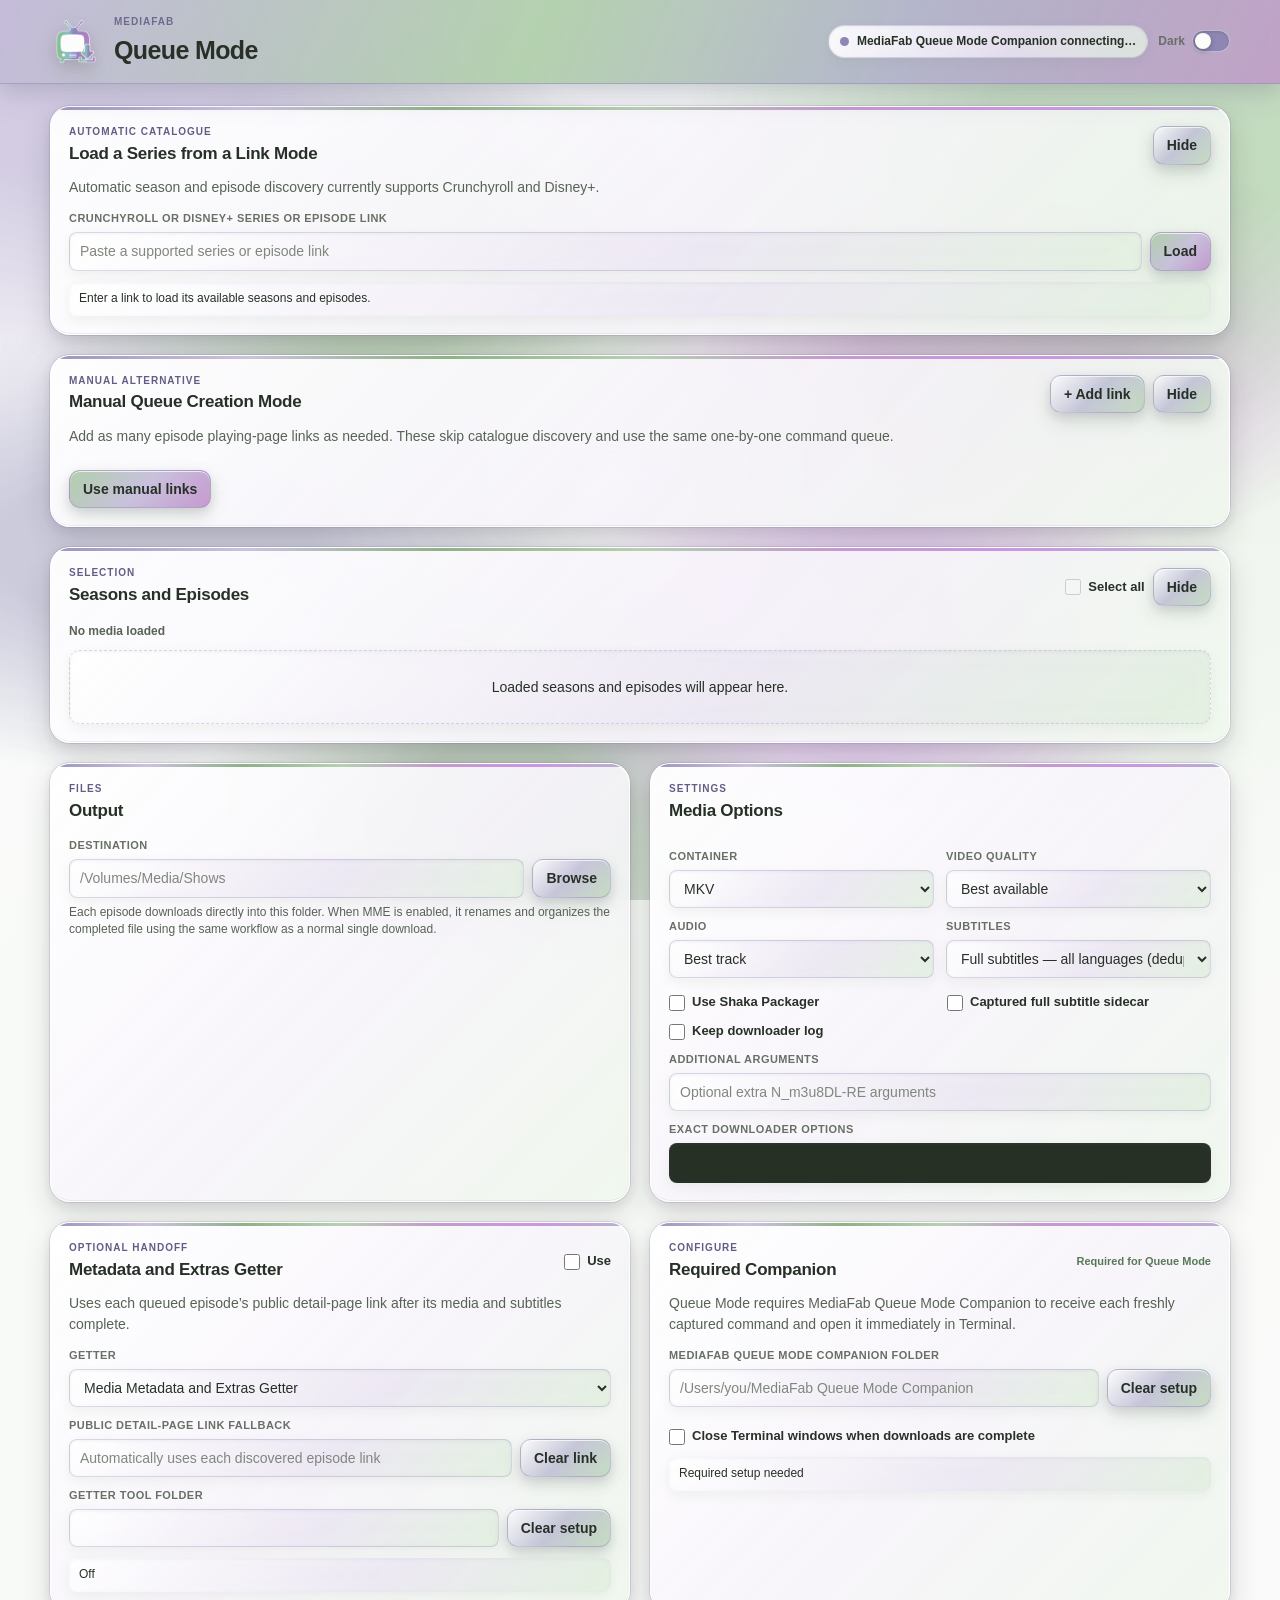
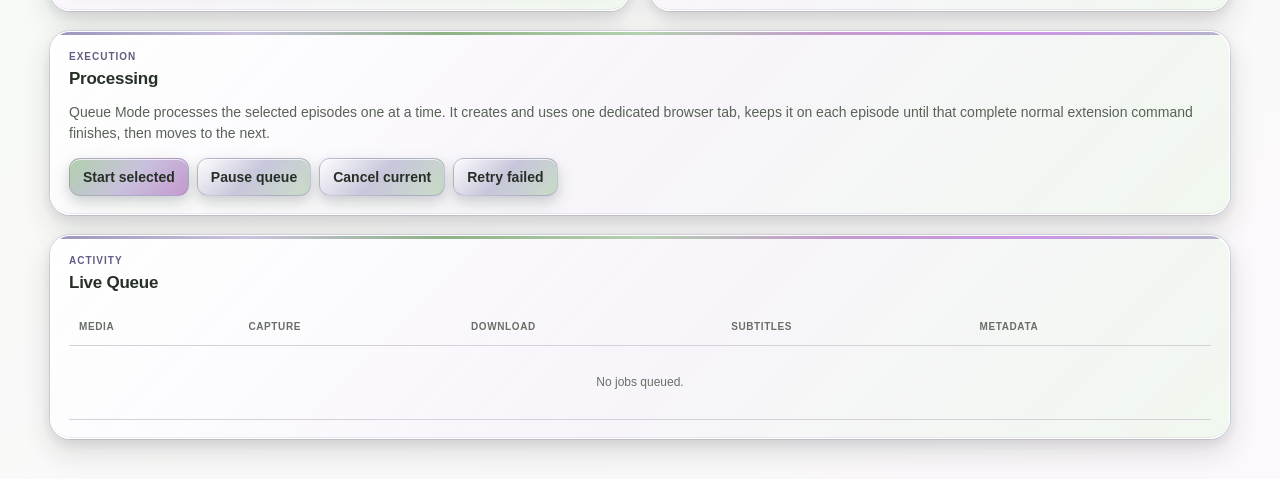
==== multi-mode/index.html @ 913a8ef0 "Initial MediaFab project release" ====
<!DOCTYPE html>
<html lang="en">
<head>
    <meta charset="utf-8">
    <meta name="viewport" content="width=device-width, initial-scale=1">
    <title>MediaFab Queue Mode</title>
    <link rel="icon" type="image/png" sizes="32x32" href="../images/mediafab-favicon-green-lavender-light-32.png?v=12">
    <link rel="stylesheet" href="mediafab-queue-theme.css?v=15">
    <script type="module" src="multi-mode.js" defer></script>
</head>
<body>
    <header class="page-header">
        <div class="brand">
            <img src="../images/mediafab-icon-green-lavender-light-128.png" alt="" width="52" height="52">
            <div><p class="eyebrow">MediaFab</p><h1>Queue Mode</h1></div>
        </div>
        <div class="header-actions">
            <div id="companion-status" class="connection-status is-connecting"><span></span> MediaFab Queue Mode Companion connecting…</div>
            <label class="theme-control" for="darkModeToggle">
                <span>Dark</span>
                <span class="switch">
                    <input type="checkbox" id="darkModeToggle">
                    <span class="slider"></span>
                </span>
            </label>
        </div>
    </header>

    <main>
        <section class="card load-card collapsible-card" data-queue-collapsible="series-link">
            <div class="section-heading">
                <div><p class="eyebrow">Automatic Catalogue</p><h2>Load a Series from a Link Mode</h2></div>
                <button type="button" class="collapse-toggle secondary" aria-expanded="true">Hide</button>
            </div>
            <div class="collapsible-content">
                <p class="section-description">Automatic season and episode discovery currently supports Crunchyroll and Disney+.</p>
                <label for="source-link">Crunchyroll or Disney+ series or episode link</label>
                <div class="input-button-row">
                    <input id="source-link" type="url" placeholder="Paste a supported series or episode link" autocomplete="off">
                    <button id="load-link" type="button">Load</button>
                </div>
                <p id="load-status" class="status-line">Enter a link to load its available seasons and episodes.</p>
            </div>
        </section>

        <section class="card load-card collapsible-card" data-queue-collapsible="episode-links">
            <div class="section-heading">
                <div><p class="eyebrow">Manual Alternative</p><h2>Manual Queue Creation Mode</h2></div>
                <div class="section-actions">
                    <button id="add-manual-link" type="button" class="secondary">+ Add link</button>
                    <button type="button" class="collapse-toggle secondary" aria-expanded="true">Hide</button>
                </div>
            </div>
            <div class="collapsible-content">
                <p class="section-description">Add as many episode playing-page links as needed. These skip catalogue discovery and use the same one-by-one command queue.</p>
                <div id="manual-link-list" class="manual-link-list"></div>
                <button id="use-manual-links" type="button">Use manual links</button>
            </div>
        </section>

        <section class="card catalogue-card collapsible-card" data-queue-collapsible="catalogue">
            <div class="section-heading">
                <div><p class="eyebrow">Selection</p><h2>Seasons and Episodes</h2></div>
                <div class="section-actions">
                    <label class="check-control"><input id="select-all" type="checkbox" disabled> Select all</label>
                    <button type="button" class="collapse-toggle secondary" aria-expanded="true">Hide</button>
                </div>
            </div>
            <div class="collapsible-content">
                <div id="catalogue-summary" class="summary-line">No media loaded</div>
                <div id="catalogue" class="catalogue-empty">Loaded seasons and episodes will appear here.</div>
            </div>
        </section>

        <section class="card output-card">
            <div class="section-heading"><div><p class="eyebrow">Files</p><h2>Output</h2></div></div>
            <label for="destination">Destination</label>
            <div class="input-button-row">
                <input id="destination" type="text" placeholder="/Volumes/Media/Shows">
                <button id="browse-destination" type="button" class="secondary">Browse</button>
            </div>
            <p class="field-help">Each episode downloads directly into this folder. When MME is enabled, it renames and organizes the completed file using the same workflow as a normal single download.</p>
        </section>

        <section class="card media-options-card">
            <div class="section-heading"><div><p class="eyebrow">Settings</p><h2>Media Options</h2></div></div>
            <div class="option-grid">
                <div><label for="container">Container</label><select id="container"><option value="mkv">MKV</option><option value="mp4">MP4</option></select></div>
                <div><label for="video-mode">Video quality</label><select id="video-mode"><option value="best">Best available</option><option value="2160">Best 2160p / 3840-wide</option><option value="1080">Best 1080p / 1920-wide</option><option value="720">Best 720p / 1280-wide</option></select></div>
                <div><label for="audio-mode">Audio</label><select id="audio-mode"><option value="best">Best track</option><option value="all">All tracks</option><option value="none">None</option></select></div>
                <div><label for="subtitle-mode">Subtitles</label><select id="subtitle-mode"><option value="all">Full subtitles — all languages (deduplicated)</option><option value="english">English full subtitles only</option><option value="best">Best available full track</option><option value="none">None</option></select></div>
            </div>
            <div class="check-grid">
                <label class="check-control"><input id="use-shaka-packager" type="checkbox"> Use Shaka Packager</label>
                <label class="check-control"><input id="external-subtitles" type="checkbox"> Captured full subtitle sidecar</label>
                <label class="check-control"><input id="keep-downloader-log" type="checkbox"> Keep downloader log</label>
            </div>
            <label for="additional-arguments">Additional arguments</label>
            <input id="additional-arguments" type="text" placeholder="Optional extra N_m3u8DL-RE arguments">
            <label for="argument-preview">Exact downloader options</label>
            <output id="argument-preview" class="code-preview"></output>
        </section>

        <section class="card metadata-card">
            <div class="section-heading">
                <div><p class="eyebrow">Optional Handoff</p><h2>Metadata and Extras Getter</h2></div>
                <label class="check-control"><input id="metadata-enabled" type="checkbox"> Use</label>
            </div>
            <p id="metadata-description" class="section-description">Uses each queued episode’s public detail-page link after its media and subtitles complete.</p>
            <label for="metadata-getter">Getter</label>
            <select id="metadata-getter"><option value="mme">Media Metadata and Extras Getter</option><option value="lpmaeg">Live Performance Metadata and Extras Getter</option></select>
            <label for="metadata-detail-link">Public detail-page link fallback</label>
            <div class="input-button-row">
                <input id="metadata-detail-link" type="url" placeholder="Automatically uses each discovered episode link">
                <button id="clear-metadata-link" type="button" class="secondary">Clear link</button>
            </div>
            <label for="metadata-project-folder">Getter Tool Folder</label>
            <div class="input-button-row">
                <input id="metadata-project-folder" type="text">
                <button id="clear-metadata-setup" type="button" class="secondary">Clear setup</button>
            </div>
            <p id="metadata-status" class="status-line">Off</p>
        </section>

        <section class="card companion-card">
            <div class="section-heading">
                <div><p class="eyebrow">Configure</p><h2>Required Companion</h2></div>
                <span class="requirement-note">Required for Queue Mode</span>
            </div>
            <p class="section-description">Queue Mode requires MediaFab Queue Mode Companion to receive each freshly captured command and open it immediately in Terminal.</p>
            <label for="mediafab-companion-project-folder">MediaFab Queue Mode Companion Folder</label>
            <div class="input-button-row">
                <input id="mediafab-companion-project-folder" type="text" placeholder="/Users/you/MediaFab Queue Mode Companion">
                <button id="clear-mediafab-companion-setup" type="button" class="secondary">Clear setup</button>
            </div>
            <label class="check-control companion-close-control"><input id="close-terminal-on-complete" type="checkbox"> Close Terminal windows when downloads are complete</label>
            <p id="mediafab-companion-config-status" class="status-line">Required setup needed</p>
        </section>

        <section class="card processing-card">
            <div class="section-heading"><div><p class="eyebrow">Execution</p><h2>Processing</h2></div></div>
            <p class="section-description">Queue Mode processes the selected episodes one at a time. It creates and uses one dedicated browser tab, keeps it on each episode until that complete normal extension command finishes, then moves to the next.</p>
            <div class="button-row">
                <button id="start-selected" type="button">Start selected</button>
                <button id="pause-queue" type="button" class="secondary">Pause queue</button>
                <button id="cancel-current" type="button" class="secondary">Cancel current</button>
                <button id="retry-failed" type="button" class="secondary">Retry failed</button>
            </div>
        </section>

        <section class="card queue-card">
            <div class="section-heading"><div><p class="eyebrow">Activity</p><h2>Live Queue</h2></div></div>
            <div class="queue-table-wrap">
                <table>
                    <thead><tr><th>Media</th><th>Capture</th><th>Download</th><th>Subtitles</th><th>Metadata</th></tr></thead>
                    <tbody id="queue-body"><tr><td colspan="5" class="empty-cell">No jobs queued.</td></tr></tbody>
                </table>
            </div>
        </section>
    </main>
</body>
</html>
---- multi-mode/mediafab-queue-theme.css ----
:root {
    color-scheme: light;
    --page: #f2f1f3;
    --surface: #fcfcfa;
    --surface-muted: #f1f0f3;
    --text: #283028;
    --muted: #687066;
    --line: #d5d1d8;
    --accent: #587958;
    --accent-strong: #466344;
    --accent-soft: #e3ece0;
    --lavender: #8e87b4;
    --lavender-strong: #70698f;
    --lavender-soft: #eeeaf4;
    --sage: #7ea874;
    --sage-soft: #edf4ea;
    --orchid: #be8cc9;
    --orchid-bright: #c588e1;
    --orchid-soft: #f6edf7;
    --periwinkle: #abaac8;
    --lavender-pale: #c3bad9;
    --success: #54724a;
    --success-soft: #e3ece0;
    --success-border: #abcca5;
    --warning: #70698f;
    --warning-soft: #eeeaf4;
    --danger: #8c506e;
    --danger-soft: #f4e7ed;
    --danger-border: #d9adc1;
    --button-text: #ffffff;
    --placeholder: #80877e;
    --focus-ring: rgba(142, 135, 180, 0.24);
    --page-background: radial-gradient(circle at 10% 0, rgba(195, 186, 217, 0.30), transparent 34%), radial-gradient(circle at 94% 18%, rgba(171, 204, 165, 0.28), transparent 32%), var(--page);
    --header-background: linear-gradient(105deg, rgba(233, 227, 240, 0.97), rgba(228, 238, 224, 0.97) 52%, rgba(241, 231, 243, 0.97));
    --episode-hover: #f0f5ed;
    --code-background: #263025;
    --code-text: #e1eadf;
    --surface-gradient: linear-gradient(145deg, rgba(255, 255, 253, 0.98), rgba(246, 242, 249, 0.94) 54%, rgba(239, 247, 236, 0.94));
    --sage-surface-gradient: linear-gradient(145deg, rgba(255, 255, 253, 0.98), rgba(237, 244, 234, 0.9) 58%, rgba(195, 186, 217, 0.3));
    --orchid-surface-gradient: linear-gradient(145deg, rgba(255, 255, 253, 0.98), rgba(246, 237, 247, 0.9) 58%, rgba(171, 204, 165, 0.32));
    --control-gradient: linear-gradient(135deg, rgba(241, 240, 243, 0.96), rgba(238, 234, 244, 0.82));
    --button-gradient: linear-gradient(135deg, #54724a, #7ea874);
    --lavender-button-gradient: linear-gradient(135deg, #8e87b4, #be8cc9);
    --orchid-button-gradient: linear-gradient(135deg, #be8cc9, #c588e1);
    --shadow: 0 16px 36px rgba(84, 114, 74, 0.1), 0 4px 14px rgba(142, 135, 180, 0.11);
}

* { box-sizing: border-box; }
body {
    min-width: 880px;
    margin: 0;
    color: var(--text);
    background: var(--page-background);
    font: 14px/1.45 -apple-system, BlinkMacSystemFont, "Segoe UI", sans-serif;
}
button, input, select { font: inherit; }

.page-header {
    position: sticky;
    z-index: 10;
    top: 0;
    display: flex;
    align-items: center;
    justify-content: space-between;
    min-height: 84px;
    padding: 14px max(24px, calc((100vw - 1180px) / 2));
    background: var(--header-background);
    border-bottom: 1px solid var(--line);
    backdrop-filter: blur(12px);
    box-shadow: 0 8px 26px rgba(142, 135, 180, 0.11);
}
.brand, .header-actions, .theme-control, .section-heading, .section-actions, .input-button-row, .button-row, .check-control { display: flex; align-items: center; }
.brand { gap: 12px; }
.brand img { width: 52px; height: 52px; filter: drop-shadow(0 5px 7px rgba(84, 114, 74, 0.16)); }
h1, h2, p { margin-top: 0; }
h1 { margin-bottom: 0; font-size: 25px; letter-spacing: -0.025em; }
h2 { margin-bottom: 0; font-size: 17px; letter-spacing: -0.015em; }
.eyebrow { margin-bottom: 2px; color: var(--lavender-strong); font-size: 10px; font-weight: 800; letter-spacing: 0.1em; text-transform: uppercase; }
.header-actions { gap: 10px; }
.theme-control { gap: 7px; margin: 0; color: var(--muted); font-size: 12px; font-weight: 700; letter-spacing: 0; text-transform: none; }
.switch { position: relative; display: inline-block; width: 38px; height: 22px; }
.switch input { width: 0; height: 0; opacity: 0; }
.slider { position: absolute; inset: 0; cursor: pointer; background: var(--lavender); border: 1px solid rgba(255, 255, 255, 0.42); border-radius: 999px; box-shadow: inset 0 1px 3px rgba(42, 48, 40, 0.2); transition: background-color 160ms ease; }
.slider::before { position: absolute; bottom: 2px; left: 2px; width: 16px; height: 16px; content: ""; background: var(--surface); border-radius: 50%; box-shadow: 0 2px 5px rgba(12, 28, 20, 0.3); transition: transform 160ms ease; }
.switch input:checked + .slider { background: var(--accent); }
.switch input:checked + .slider::before { transform: translateX(16px); }

.connection-status { display: flex; align-items: center; gap: 8px; padding: 7px 11px; color: var(--muted); background: var(--control-gradient); border: 1px solid var(--line); border-radius: 999px; box-shadow: 0 4px 12px rgba(142, 135, 180, 0.09); font-size: 12px; font-weight: 700; }
.connection-status span { width: 9px; height: 9px; background: var(--lavender); border-radius: 50%; }
.connection-status.is-ready { color: var(--success); background: var(--success-soft); border-color: var(--success-border); }
.connection-status.is-ready span { background: var(--success); }
.connection-status.is-error { color: var(--danger); background: var(--danger-soft); border-color: var(--danger-border); }
.connection-status.is-error span { background: var(--danger); }

main { display: grid; grid-template-columns: repeat(12, minmax(0, 1fr)); gap: 16px; width: min(1180px, calc(100% - 48px)); margin: 22px auto 40px; }
.card { grid-column: span 6; padding: 18px; background: var(--surface-gradient); border: 1px solid var(--line); border-top: 3px solid var(--periwinkle); border-radius: 14px; box-shadow: var(--shadow); }
.load-card, .catalogue-card, .processing-card, .queue-card { grid-column: 1 / -1; }
[data-queue-collapsible="series-link"], .output-card, .companion-card, .queue-card { border-top-color: var(--sage); }
[data-queue-collapsible="episode-links"], .media-options-card, .processing-card { border-top-color: var(--orchid); }
.catalogue-card, .metadata-card { border-top-color: var(--lavender); }
[data-queue-collapsible="series-link"], .output-card, .companion-card, .queue-card { background: var(--sage-surface-gradient); }
[data-queue-collapsible="episode-links"], .media-options-card, .processing-card { background: var(--orchid-surface-gradient); }
.section-heading { justify-content: space-between; gap: 16px; margin-bottom: 15px; }
.section-actions { gap: 8px; }
.requirement-note { color: var(--accent); font-size: 11px; font-weight: 800; }
.check-control.companion-close-control { margin-top: 20px; }
.collapsible-card.is-collapsed .section-heading { margin-bottom: 0; }
.collapsible-card.is-collapsed .collapsible-content { display: none; }
.section-description { margin: -4px 0 14px; color: var(--muted); }

label { display: block; margin: 11px 0 5px; color: var(--muted); font-size: 11px; font-weight: 760; letter-spacing: 0.04em; text-transform: uppercase; }
input[type="text"], input[type="url"], input[type="number"], select {
    width: 100%;
    min-width: 0;
    min-height: 38px;
    padding: 8px 10px;
    color: var(--text);
    background: var(--control-gradient);
    border: 1px solid var(--line);
    border-radius: 8px;
    outline: none;
}
input:focus, select:focus { border-color: var(--lavender); box-shadow: 0 0 0 3px var(--focus-ring); }
input::placeholder { color: var(--placeholder); }
button { min-height: 38px; padding: 8px 13px; color: var(--button-text); cursor: pointer; background: var(--button-gradient); border: 1px solid var(--accent); border-radius: 8px; box-shadow: 0 4px 10px rgba(84, 114, 74, 0.12); font-weight: 750; }
button:hover { background: var(--accent-strong); border-color: var(--accent-strong); }
button:disabled { opacity: 0.48; cursor: not-allowed; }
button.secondary { color: var(--text); background: var(--control-gradient); border-color: var(--line); box-shadow: none; }
button.secondary:hover { background: var(--lavender-soft); border-color: var(--lavender); }
#use-manual-links { color: #ffffff; background: var(--orchid-button-gradient); border-color: var(--orchid); }
#use-manual-links:hover { background: var(--lavender-strong); border-color: var(--lavender-strong); }
#start-selected { background: var(--lavender-button-gradient); border-color: var(--lavender); }
#start-selected:hover { background: var(--lavender-strong); border-color: var(--lavender-strong); }
.input-button-row { align-items: stretch; gap: 8px; }
.input-button-row input { flex: 1 1 auto; }
.input-button-row button { flex: 0 0 auto; white-space: nowrap; }
.button-row { flex-wrap: wrap; gap: 8px; margin-top: 15px; }
.manual-link-section { margin-top: 22px; padding-top: 18px; border-top: 1px solid var(--line); }
.manual-link-section .section-heading { margin-bottom: 10px; }
.manual-link-list { display: grid; gap: 8px; margin-bottom: 10px; }
.manual-link-row { display: flex; align-items: stretch; gap: 8px; }
.manual-link-row input { flex: 1 1 auto; }
.manual-link-row button { flex: 0 0 auto; }

.option-grid { display: grid; grid-template-columns: repeat(2, minmax(0, 1fr)); gap: 0 12px; }
.check-grid { display: grid; grid-template-columns: repeat(2, minmax(0, 1fr)); gap: 10px 14px; margin-top: 15px; }
.check-control { gap: 7px; margin: 0; color: var(--text); cursor: pointer; font-size: 13px; letter-spacing: 0; text-transform: none; }
.check-control input { width: 16px; height: 16px; margin: 0; accent-color: var(--accent); }
.field-help, .summary-line, .status-line { color: var(--muted); font-size: 12px; }
.field-help { margin: 6px 0 0; }
.summary-line { margin-bottom: 10px; font-weight: 700; }
.status-line { min-height: 34px; margin: 11px 0 0; padding: 8px 10px; background: var(--surface-muted); border-radius: 8px; }
.status-line.is-ready { color: var(--success); background: var(--success-soft); }
.status-line.is-warning { color: var(--warning); background: var(--warning-soft); }
.status-line.is-error { color: var(--danger); background: var(--danger-soft); }
.code-preview { display: block; min-height: 40px; padding: 10px; overflow-wrap: anywhere; color: var(--code-text); background: var(--code-background); border-radius: 8px; font: 12px/1.5 ui-monospace, SFMono-Regular, Menlo, monospace; }

.catalogue-empty { padding: 26px; color: var(--muted); background: var(--surface-muted); border: 1px dashed var(--line); border-radius: 10px; text-align: center; }
.series-overview { margin: 4px 0 16px; padding: 14px; background: var(--glass-control); border: 1px solid rgba(142, 135, 180, 0.28); border-radius: 14px; box-shadow: inset 0 1px 0 rgba(255, 255, 255, 0.44); text-align: left; }
.series-overview.has-poster { display: grid; grid-template-columns: 132px minmax(0, 1fr); gap: 18px; align-items: start; justify-items: start; }
.series-poster { width: 132px; aspect-ratio: 2 / 3; object-fit: cover; background: var(--surface-muted); border-radius: 11px; box-shadow: 0 9px 20px rgba(42, 48, 40, 0.2); }
.series-overview-copy { align-self: start; width: 100%; min-width: 0; text-align: left; }
.series-overview h3 { margin: 0 0 7px; font-size: 21px; line-height: 1.15; }
.series-facts { margin: 0 0 10px; color: var(--glass-eyebrow); font-size: 12px; font-weight: 750; }
.series-description { max-width: 78ch; margin: 0; color: var(--glass-muted); font-size: 13px; line-height: 1.5; }
.season { margin-top: 10px; overflow: hidden; border: 1px solid var(--line); border-radius: 10px; }
.season-header { display: flex; align-items: center; justify-content: space-between; padding: 10px 12px; background: var(--surface-muted); }
.season-header .check-control { font-weight: 800; }
.season-count { color: var(--muted); font-size: 12px; }
.episode-row { display: grid; grid-template-columns: 30px 72px minmax(180px, 1fr) minmax(200px, 1.2fr); align-items: center; gap: 10px; padding: 9px 12px; border-top: 1px solid var(--line); }
.episode-row.has-thumbnail { grid-template-columns: 30px 112px 72px minmax(180px, 1fr) minmax(180px, 1.1fr); }
.episode-row:hover { background: var(--episode-hover); }
.episode-thumbnail, .episode-thumbnail-placeholder { display: block; width: 112px; aspect-ratio: 16 / 9; object-fit: cover; background: linear-gradient(135deg, rgba(171, 170, 200, 0.35), rgba(171, 204, 165, 0.32)); border: 1px solid rgba(142, 135, 180, 0.28); border-radius: 8px; }
.episode-number { color: var(--muted); font-size: 12px; font-weight: 750; }
.episode-title { font-weight: 700; }
.detail-link { overflow: hidden; color: var(--muted); font-size: 11px; text-overflow: ellipsis; white-space: nowrap; }

.queue-table-wrap { overflow-x: auto; }
table { width: 100%; border-collapse: collapse; }
th, td { padding: 10px; border-bottom: 1px solid var(--line); text-align: left; }
th { color: var(--muted); font-size: 10px; letter-spacing: 0.06em; text-transform: uppercase; }
td { font-size: 12px; }
.empty-cell { padding: 28px; color: var(--muted); text-align: center; }
.queue-check { width: 16px; height: 16px; accent-color: var(--accent); }
.job-title { font-weight: 750; }
.job-subtitle { color: var(--muted); font-size: 11px; }

.dark-mode {
    color-scheme: dark;
    --page: #171a16;
    --surface: #222720;
    --surface-muted: #2b3129;
    --text: #f1eff3;
    --muted: #c3bad9;
    --line: #485147;
    --accent: #abcca5;
    --accent-strong: #c5ddbf;
    --accent-soft: #304530;
    --lavender: #be8cc9;
    --lavender-strong: #d1a4da;
    --lavender-soft: #3e3142;
    --sage: #7ea874;
    --sage-soft: #283a28;
    --orchid: #c588e1;
    --orchid-bright: #c588e1;
    --orchid-soft: #402d46;
    --periwinkle: #abaac8;
    --lavender-pale: #c3bad9;
    --success: #abcca5;
    --success-soft: #304530;
    --success-border: #587958;
    --warning: #c3bad9;
    --warning-soft: #403641;
    --danger: #c588e1;
    --danger-soft: #472f4d;
    --danger-border: #81568f;
    --button-text: #182017;
    --placeholder: #abaac8;
    --focus-ring: rgba(190, 140, 201, 0.26);
    --page-background: radial-gradient(circle at 10% 0, rgba(190, 140, 201, 0.14), transparent 34%), radial-gradient(circle at 94% 18%, rgba(126, 168, 116, 0.13), transparent 32%), var(--page);
    --header-background: linear-gradient(105deg, rgba(51, 40, 58, 0.97), rgba(38, 52, 37, 0.97) 52%, rgba(50, 45, 60, 0.97));
    --episode-hover: #2f392d;
    --code-background: #111710;
    --code-text: #dce9d9;
    --surface-gradient: linear-gradient(145deg, rgba(39, 45, 37, 0.98), rgba(48, 40, 53, 0.92) 58%, rgba(38, 52, 37, 0.94));
    --sage-surface-gradient: linear-gradient(145deg, rgba(34, 39, 32, 0.98), rgba(40, 58, 40, 0.9) 58%, rgba(62, 49, 66, 0.72));
    --orchid-surface-gradient: linear-gradient(145deg, rgba(34, 39, 32, 0.98), rgba(64, 45, 70, 0.84) 58%, rgba(48, 69, 48, 0.74));
    --control-gradient: linear-gradient(135deg, #2b3129, #37303b);
    --button-gradient: linear-gradient(135deg, #7ea874, #abcca5);
    --lavender-button-gradient: linear-gradient(135deg, #8e87b4, #c588e1);
    --orchid-button-gradient: linear-gradient(135deg, #be8cc9, #c588e1);
    --shadow: 0 18px 40px rgba(0, 0, 0, 0.28), 0 4px 14px rgba(190, 140, 201, 0.09);
}
.dark-mode #use-manual-links { color: var(--button-text); }

@media (max-width: 900px) {
    body { min-width: 0; }
    main { width: min(100% - 28px, 760px); }
    .card { grid-column: 1 / -1; }
    .page-header { padding: 14px; }
    .series-overview.has-poster { grid-template-columns: 100px minmax(0, 1fr); }
    .series-poster { width: 100px; }
    .episode-row { grid-template-columns: 30px 64px minmax(150px, 1fr); }
    .episode-row.has-thumbnail { grid-template-columns: 30px 96px 64px minmax(150px, 1fr); }
    .episode-thumbnail, .episode-thumbnail-placeholder { width: 96px; }
    .episode-row:not(.has-thumbnail) .detail-link { grid-column: 3; }
    .episode-row.has-thumbnail .detail-link { grid-column: 4; }
}

/* Vibrant green-lavender garden depth pass. */
:root {
    --page-background: radial-gradient(circle at 7% 4%, rgba(195, 186, 217, 0.2), transparent 31%), radial-gradient(circle at 94% 10%, rgba(171, 204, 165, 0.18), transparent 32%), linear-gradient(145deg, #fbfafc 0%, #f7faf6 50%, #fcf9fc 100%);
    --header-background: linear-gradient(112deg, rgba(195, 186, 217, 0.92) 0%, rgba(171, 204, 165, 0.88) 42%, rgba(171, 170, 200, 0.8) 70%, rgba(190, 140, 201, 0.72) 100%);
    --surface-gradient: linear-gradient(145deg, #ded8e7 0%, #cedfca 56%, #d2cde0 100%);
    --lavender-surface-gradient: linear-gradient(145deg, #e2d9eb 0%, #cfc4dc 58%, #c9c8da 100%);
    --sage-surface-gradient: linear-gradient(145deg, #dcebd7 0%, #c3dabe 58%, #d2cce0 100%);
    --orchid-surface-gradient: linear-gradient(145deg, #ecd8ef 0%, #d9bfdf 57%, #c7ddc2 100%);
    --control-gradient: linear-gradient(135deg, rgba(255, 255, 255, 0.95), rgba(195, 186, 217, 0.5) 64%, rgba(171, 204, 165, 0.42));
    --button-gradient: linear-gradient(135deg, #54724a 0%, #587958 45%, #7ea874 100%);
    --lavender-button-gradient: linear-gradient(135deg, #8e87b4 0%, #abaac8 45%, #be8cc9 100%);
    --orchid-button-gradient: linear-gradient(135deg, #be8cc9 0%, #c588e1 55%, #abaac8 100%);
    --shadow: 0 18px 34px rgba(33, 39, 31, 0.22), 0 7px 17px rgba(142, 135, 180, 0.2), inset 0 1px 0 rgba(255, 255, 255, 0.72);
}

.page-header { border-bottom-color: rgba(142, 135, 180, 0.52); box-shadow: 0 11px 30px rgba(142, 135, 180, 0.24), 0 5px 18px rgba(84, 114, 74, 0.16); }
.brand img { filter: drop-shadow(0 7px 9px rgba(84, 114, 74, 0.26)) drop-shadow(0 3px 6px rgba(190, 140, 201, 0.22)); }
.connection-status { border-color: rgba(142, 135, 180, 0.5); box-shadow: 0 6px 16px rgba(142, 135, 180, 0.18), 0 3px 9px rgba(84, 114, 74, 0.12); }
.card { border-width: 2px; border-color: rgba(142, 135, 180, 0.6); border-top-width: 5px; border-radius: 18px; box-shadow: var(--shadow); transition: box-shadow 160ms ease; }
.card:hover { box-shadow: 0 23px 46px rgba(84, 114, 74, 0.23), 0 10px 25px rgba(142, 135, 180, 0.22), inset 0 1px 0 rgba(255, 255, 255, 0.92); }
[data-queue-collapsible="series-link"], .output-card, .companion-card, .queue-card { border-color: rgba(126, 168, 116, 0.54); border-top-color: var(--sage); }
[data-queue-collapsible="episode-links"], .media-options-card, .processing-card { border-color: rgba(190, 140, 201, 0.5); border-top-color: var(--orchid); }
.catalogue-card, .metadata-card { background: var(--lavender-surface-gradient); border-color: rgba(171, 170, 200, 0.56); border-top-color: var(--lavender); }
[data-queue-collapsible="series-link"] .eyebrow, .output-card .eyebrow, .companion-card .eyebrow, .queue-card .eyebrow { color: var(--accent-strong); }
[data-queue-collapsible="episode-links"] .eyebrow, .media-options-card .eyebrow, .processing-card .eyebrow { color: #8c4f9b; }
input[type="text"], input[type="url"], input[type="number"], select { border-color: rgba(142, 135, 180, 0.46); box-shadow: inset 0 1px 3px rgba(84, 114, 74, 0.08); }
button { border-radius: 11px; box-shadow: 0 6px 14px rgba(84, 114, 74, 0.22), inset 0 1px 0 rgba(255, 255, 255, 0.2); transition: transform 130ms ease, box-shadow 130ms ease; }
button:hover:not(:disabled) { box-shadow: 0 8px 18px rgba(84, 114, 74, 0.27), 0 3px 8px rgba(142, 135, 180, 0.15); transform: translateY(-1px); }
button.secondary { box-shadow: 0 4px 11px rgba(142, 135, 180, 0.14), inset 0 1px 0 rgba(255, 255, 255, 0.72); }
#use-manual-links { box-shadow: 0 7px 17px rgba(190, 140, 201, 0.3); }
#start-selected { box-shadow: 0 7px 17px rgba(142, 135, 180, 0.3); }
.status-line, .catalogue-empty, .season, .code-preview { box-shadow: inset 0 1px 4px rgba(142, 135, 180, 0.1), 0 5px 13px rgba(84, 114, 74, 0.09); }

.dark-mode {
    --page-background: radial-gradient(circle at 7% 4%, rgba(190, 140, 201, 0.12), transparent 32%), radial-gradient(circle at 94% 10%, rgba(126, 168, 116, 0.11), transparent 33%), linear-gradient(145deg, #0f120e 0%, #171217 52%, #101710 100%);
    --header-background: linear-gradient(112deg, #3e3142 0%, #304530 43%, #373344 72%, #4b3151 100%);
    --surface-gradient: linear-gradient(145deg, #414b3d 0%, #5a4b60 54%, #4b6447 100%);
    --lavender-surface-gradient: linear-gradient(145deg, #48414d 0%, #685573 58%, #555469 100%);
    --sage-surface-gradient: linear-gradient(145deg, #3e493b 0%, #537553 58%, #5a4b60 100%);
    --orchid-surface-gradient: linear-gradient(145deg, #493f4a 0%, #76507f 57%, #4e704b 100%);
    --control-gradient: linear-gradient(135deg, #4a5547, #624f69 68%, #50694d);
    --shadow: 0 24px 48px rgba(0, 0, 0, 0.64), 0 8px 22px rgba(190, 140, 201, 0.23), 0 3px 14px rgba(126, 168, 116, 0.19);
}
.dark-mode .card { border-color: rgba(171, 170, 200, 0.46); }
.dark-mode [data-queue-collapsible="series-link"], .dark-mode .output-card, .dark-mode .companion-card, .dark-mode .queue-card { border-color: rgba(126, 168, 116, 0.56); border-top-color: var(--sage); }
.dark-mode [data-queue-collapsible="episode-links"], .dark-mode .media-options-card, .dark-mode .processing-card { border-color: rgba(197, 136, 225, 0.54); border-top-color: var(--orchid-bright); }
.dark-mode .catalogue-card, .dark-mode .metadata-card { border-top-color: var(--lavender); }
.dark-mode [data-queue-collapsible="episode-links"] .eyebrow, .dark-mode .media-options-card .eyebrow, .dark-mode .processing-card .eyebrow { color: var(--orchid-bright); }

/* Dimensional button color families. */
button {
    background: linear-gradient(135deg, #54724a 0%, #7ea874 58%, #abcca5 100%);
    border-color: #587958;
    box-shadow: 0 8px 17px rgba(84, 114, 74, 0.3), 0 3px 8px rgba(142, 135, 180, 0.15), inset 0 1px 0 rgba(255, 255, 255, 0.42);
}
button:hover:not(:disabled) {
    background: linear-gradient(135deg, #587958 0%, #8fb487 56%, #c0dcb9 100%);
    border-color: #54724a;
    box-shadow: 0 10px 21px rgba(84, 114, 74, 0.34), 0 4px 10px rgba(142, 135, 180, 0.18), inset 0 1px 0 rgba(255, 255, 255, 0.52);
}
button.secondary {
    color: var(--text);
    background: linear-gradient(135deg, #eee8f4 0%, #d8cfe5 46%, #d3e5ce 100%);
    border-color: #abaac8;
    box-shadow: 0 7px 15px rgba(142, 135, 180, 0.22), 0 2px 7px rgba(84, 114, 74, 0.12), inset 0 1px 0 rgba(255, 255, 255, 0.75);
}
button.secondary:hover:not(:disabled) {
    background: linear-gradient(135deg, #e3d9ec 0%, #e5c9e9 52%, #c9dfc4 100%);
    border-color: #be8cc9;
    box-shadow: 0 9px 19px rgba(190, 140, 201, 0.25), 0 3px 9px rgba(84, 114, 74, 0.15), inset 0 1px 0 rgba(255, 255, 255, 0.8);
}
#use-manual-links, #use-manual-links:hover:not(:disabled) { color: #ffffff; background: linear-gradient(135deg, #be8cc9 0%, #c588e1 56%, #abaac8 100%); border-color: #be8cc9; box-shadow: 0 9px 20px rgba(190, 140, 201, 0.34), 0 3px 9px rgba(142, 135, 180, 0.2); }
#start-selected, #start-selected:hover:not(:disabled) { color: #ffffff; background: linear-gradient(135deg, #8e87b4 0%, #abaac8 50%, #be8cc9 100%); border-color: #8e87b4; box-shadow: 0 9px 20px rgba(142, 135, 180, 0.34), 0 3px 9px rgba(190, 140, 201, 0.2); }
#pause-queue { background: linear-gradient(135deg, #e8e3f0, #c3bad9 56%, #d5d2e4); border-color: #8e87b4; }
#cancel-current { background: linear-gradient(135deg, #f0e4f1, #dcbfe2 56%, #c3bad9); border-color: #be8cc9; }
#retry-failed { background: linear-gradient(135deg, #e2eedf, #abcca5 56%, #c3bad9); border-color: #7ea874; }

.dark-mode button { color: #182017; background: linear-gradient(135deg, #7ea874 0%, #abcca5 58%, #c3bad9 100%); border-color: #abcca5; }
.dark-mode button:hover:not(:disabled) { background: linear-gradient(135deg, #91b588 0%, #bfdbb9 56%, #d2c9e2 100%); border-color: #c3bad9; }
.dark-mode button.secondary { color: var(--text); background: linear-gradient(135deg, #4a4050 0%, #5b4a63 48%, #425b40 100%); border-color: #abaac8; box-shadow: 0 8px 18px rgba(0, 0, 0, 0.3), 0 3px 10px rgba(190, 140, 201, 0.18), inset 0 1px 0 rgba(255, 255, 255, 0.13); }
.dark-mode button.secondary:hover:not(:disabled) { color: var(--text); background: linear-gradient(135deg, #594b61 0%, #704f77 52%, #4d694a 100%); border-color: #c588e1; }
.dark-mode #use-manual-links, .dark-mode #use-manual-links:hover:not(:disabled), .dark-mode #start-selected, .dark-mode #start-selected:hover:not(:disabled) { color: #ffffff; }
.dark-mode #pause-queue { color: #ffffff; background: linear-gradient(135deg, #51485f, #6b5e7c 56%, #4d584b); border-color: #abaac8; }
.dark-mode #cancel-current { color: #ffffff; background: linear-gradient(135deg, #5d465f, #825a88 56%, #59536f); border-color: #be8cc9; }
.dark-mode #retry-failed { color: #182017; background: linear-gradient(135deg, #7ea874, #abcca5 56%, #abaac8); border-color: #abcca5; }

/* Liquid glass over a full-palette blotch layer. */
:root {
    --glass-text: #273027;
    --glass-muted: #586256;
    --glass-eyebrow: #635d85;
    --glass-surface: linear-gradient(135deg, rgba(255, 255, 255, 0.68) 0%, rgba(248, 245, 251, 0.46) 46%, rgba(240, 248, 238, 0.4) 100%);
    --glass-control: linear-gradient(135deg, rgba(255, 255, 255, 0.78), rgba(232, 226, 241, 0.58) 58%, rgba(222, 239, 218, 0.5));
    --glass-border: rgba(255, 255, 255, 0.84);
    --glass-shadow: 0 18px 42px rgba(42, 48, 40, 0.18), 0 6px 17px rgba(142, 135, 180, 0.16), inset 0 1px 0 rgba(255, 255, 255, 0.92), inset 0 -1px 0 rgba(142, 135, 180, 0.16);
    --glass-button: linear-gradient(135deg, rgba(171, 204, 165, 0.92) 0%, rgba(195, 186, 217, 0.9) 52%, rgba(190, 140, 201, 0.88) 100%);
    --glass-button-secondary: linear-gradient(135deg, rgba(255, 255, 255, 0.7), rgba(171, 170, 200, 0.64) 48%, rgba(171, 204, 165, 0.62));
}
body::before {
    position: fixed;
    z-index: 0;
    inset: 74px 0 0;
    pointer-events: none;
    content: "";
    background:
        radial-gradient(ellipse at 8% 9%, rgba(195, 186, 217, 0.72) 0 9%, transparent 27%),
        radial-gradient(ellipse at 91% 12%, rgba(171, 204, 165, 0.7) 0 10%, transparent 29%),
        radial-gradient(ellipse at 30% 31%, rgba(126, 168, 116, 0.52) 0 8%, transparent 26%),
        radial-gradient(ellipse at 78% 39%, rgba(190, 140, 201, 0.56) 0 9%, transparent 28%),
        radial-gradient(ellipse at 12% 61%, rgba(171, 170, 200, 0.62) 0 10%, transparent 29%),
        radial-gradient(ellipse at 67% 72%, rgba(197, 136, 225, 0.48) 0 9%, transparent 27%),
        radial-gradient(ellipse at 39% 92%, rgba(88, 121, 88, 0.42) 0 8%, transparent 27%);
    opacity: 0.9;
}
.page-header, main { position: relative; }
main { z-index: 1; gap: 20px; }
.card,
[data-queue-collapsible="series-link"], [data-queue-collapsible="episode-links"],
.catalogue-card, .output-card, .media-options-card, .metadata-card, .companion-card, .processing-card, .queue-card {
    overflow: hidden;
    color: var(--glass-text);
    background: var(--glass-surface);
    border: 1px solid var(--glass-border);
    border-top: 1px solid var(--glass-border);
    border-radius: 20px;
    box-shadow: var(--glass-shadow);
    backdrop-filter: blur(24px) saturate(150%);
    -webkit-backdrop-filter: blur(24px) saturate(150%);
}
.card::before { position: absolute; inset: 0 0 auto; height: 3px; content: ""; background: linear-gradient(90deg, #8e87b4, #c3bad9, #7ea874, #abcca5, #be8cc9, #c588e1, #abaac8); opacity: 0.88; }
.card:hover { box-shadow: 0 22px 50px rgba(42, 48, 40, 0.21), 0 8px 21px rgba(142, 135, 180, 0.18), inset 0 1px 0 rgba(255, 255, 255, 0.94); }
.card .eyebrow { color: var(--glass-eyebrow); }
.section-description, .field-help, .summary-line, .status-line, .season-count, .detail-link, .job-subtitle { color: var(--glass-muted); }
input[type="text"], input[type="url"], input[type="number"], select, .connection-status, .status-line, .catalogue-empty, .season-header {
    color: var(--glass-text);
    background: var(--glass-control);
    border-color: rgba(142, 135, 180, 0.32);
    box-shadow: inset 0 1px 3px rgba(142, 135, 180, 0.1), 0 4px 11px rgba(84, 114, 74, 0.08);
    backdrop-filter: blur(14px) saturate(135%);
    -webkit-backdrop-filter: blur(14px) saturate(135%);
}
button, button:hover:not(:disabled), button.secondary, button.secondary:hover:not(:disabled),
#use-manual-links, #use-manual-links:hover:not(:disabled), #start-selected, #start-selected:hover:not(:disabled),
#pause-queue, #cancel-current, #retry-failed {
    color: #273027;
    text-shadow: none;
    background: var(--glass-button);
    border: 1px solid rgba(142, 135, 180, 0.42);
    box-shadow: 0 8px 18px rgba(84, 114, 74, 0.2), 0 4px 10px rgba(142, 135, 180, 0.18), inset 0 1px 0 rgba(255, 255, 255, 0.7);
    backdrop-filter: blur(15px) saturate(145%);
    -webkit-backdrop-filter: blur(15px) saturate(145%);
}
button.secondary, button.secondary:hover:not(:disabled), #pause-queue, #cancel-current, #retry-failed { background: var(--glass-button-secondary); }
.dark-mode {
    --glass-text: #f4f2f5;
    --glass-muted: #d4cfde;
    --glass-eyebrow: #dcc2e3;
    --glass-surface: linear-gradient(135deg, rgba(45, 53, 42, 0.74) 0%, rgba(63, 48, 69, 0.68) 48%, rgba(39, 58, 38, 0.64) 100%);
    --glass-control: linear-gradient(135deg, rgba(64, 75, 61, 0.8), rgba(79, 59, 85, 0.76) 58%, rgba(53, 74, 51, 0.72));
    --glass-border: rgba(211, 201, 226, 0.34);
    --glass-shadow: 0 22px 48px rgba(0, 0, 0, 0.52), 0 7px 20px rgba(190, 140, 201, 0.18), inset 0 1px 0 rgba(255, 255, 255, 0.16), inset 0 -1px 0 rgba(171, 204, 165, 0.14);
    --glass-button: linear-gradient(135deg, rgba(84, 114, 74, 0.94), rgba(110, 82, 119, 0.94) 52%, rgba(88, 121, 88, 0.94));
    --glass-button-secondary: linear-gradient(135deg, rgba(60, 70, 57, 0.94), rgba(78, 60, 84, 0.92) 52%, rgba(57, 77, 55, 0.92));
}
.dark-mode::before { background: radial-gradient(ellipse at 8% 9%, rgba(142, 135, 180, 0.42) 0 9%, transparent 27%), radial-gradient(ellipse at 91% 12%, rgba(126, 168, 116, 0.4) 0 10%, transparent 29%), radial-gradient(ellipse at 30% 31%, rgba(84, 114, 74, 0.38) 0 8%, transparent 26%), radial-gradient(ellipse at 78% 39%, rgba(190, 140, 201, 0.4) 0 9%, transparent 28%), radial-gradient(ellipse at 12% 61%, rgba(171, 170, 200, 0.34) 0 10%, transparent 29%), radial-gradient(ellipse at 67% 72%, rgba(197, 136, 225, 0.3) 0 9%, transparent 27%), radial-gradient(ellipse at 39% 92%, rgba(88, 121, 88, 0.34) 0 8%, transparent 27%); opacity: 0.76; }
.dark-mode .card, .dark-mode [data-queue-collapsible="series-link"], .dark-mode [data-queue-collapsible="episode-links"], .dark-mode .catalogue-card, .dark-mode .output-card, .dark-mode .media-options-card, .dark-mode .metadata-card, .dark-mode .companion-card, .dark-mode .processing-card, .dark-mode .queue-card { color: var(--glass-text); background: var(--glass-surface); border-color: var(--glass-border); }
.dark-mode .card .eyebrow { color: var(--glass-eyebrow); }
.dark-mode .section-description, .dark-mode .field-help, .dark-mode .summary-line, .dark-mode .status-line, .dark-mode .season-count, .dark-mode .detail-link, .dark-mode .job-subtitle { color: var(--glass-muted); }
.dark-mode input[type="text"], .dark-mode input[type="url"], .dark-mode input[type="number"], .dark-mode select, .dark-mode .connection-status, .dark-mode .status-line, .dark-mode .catalogue-empty, .dark-mode .season-header { color: var(--glass-text); background: var(--glass-control); border-color: rgba(211, 201, 226, 0.28); }
.dark-mode button, .dark-mode button:hover:not(:disabled), .dark-mode button.secondary, .dark-mode button.secondary:hover:not(:disabled), .dark-mode #use-manual-links, .dark-mode #use-manual-links:hover:not(:disabled), .dark-mode #start-selected, .dark-mode #start-selected:hover:not(:disabled), .dark-mode #pause-queue, .dark-mode #cancel-current, .dark-mode #retry-failed { color: #ffffff; text-shadow: none; background: var(--glass-button); border-color: rgba(211, 201, 226, 0.34); box-shadow: 0 9px 21px rgba(0, 0, 0, 0.38), 0 4px 11px rgba(190, 140, 201, 0.18), inset 0 1px 0 rgba(255, 255, 255, 0.14); }
.dark-mode button.secondary, .dark-mode button.secondary:hover:not(:disabled), .dark-mode #pause-queue, .dark-mode #cancel-current, .dark-mode #retry-failed { background: var(--glass-button-secondary); }

/* Clearly separated frosted panes. */
:root {
    --glass-surface: linear-gradient(135deg, rgba(255, 255, 255, 0.96) 0%, rgba(247, 244, 250, 0.92) 52%, rgba(239, 247, 237, 0.9) 100%);
    --glass-control: linear-gradient(135deg, rgba(255, 255, 255, 0.94), rgba(235, 230, 242, 0.86) 58%, rgba(225, 239, 222, 0.84));
    --glass-border: rgba(255, 255, 255, 0.98);
    --glass-shadow: 0 24px 44px rgba(30, 35, 28, 0.28), 0 8px 18px rgba(87, 77, 110, 0.2), 0 0 0 1px rgba(112, 105, 143, 0.24), inset 0 1px 0 #ffffff, inset 0 -1px 0 rgba(142, 135, 180, 0.2);
}
.card,
[data-queue-collapsible="series-link"], [data-queue-collapsible="episode-links"],
.catalogue-card, .output-card, .media-options-card, .metadata-card, .companion-card, .processing-card, .queue-card {
    isolation: isolate;
    background: var(--glass-surface);
    border-color: var(--glass-border);
    box-shadow: var(--glass-shadow);
    backdrop-filter: blur(34px) saturate(135%);
    -webkit-backdrop-filter: blur(34px) saturate(135%);
}
.card:hover { box-shadow: 0 28px 52px rgba(30, 35, 28, 0.31), 0 10px 23px rgba(87, 77, 110, 0.23), 0 0 0 1px rgba(112, 105, 143, 0.28), inset 0 1px 0 #ffffff; }
input[type="text"], input[type="url"], input[type="number"], select, .connection-status, .status-line, .catalogue-empty, .season-header { background: var(--glass-control); }
.dark-mode {
    --glass-surface: linear-gradient(135deg, rgba(57, 66, 55, 0.97) 0%, rgba(73, 58, 79, 0.95) 52%, rgba(50, 70, 48, 0.95) 100%);
    --glass-control: linear-gradient(135deg, rgba(70, 81, 67, 0.96), rgba(86, 65, 92, 0.94) 58%, rgba(60, 82, 57, 0.94));
    --glass-border: rgba(224, 215, 235, 0.54);
    --glass-shadow: 0 28px 56px rgba(0, 0, 0, 0.72), 0 9px 22px rgba(0, 0, 0, 0.34), 0 0 0 1px rgba(195, 186, 217, 0.28), inset 0 1px 0 rgba(255, 255, 255, 0.22), inset 0 -1px 0 rgba(171, 204, 165, 0.16);
}
.dark-mode .card, .dark-mode [data-queue-collapsible="series-link"], .dark-mode [data-queue-collapsible="episode-links"], .dark-mode .catalogue-card, .dark-mode .output-card, .dark-mode .media-options-card, .dark-mode .metadata-card, .dark-mode .companion-card, .dark-mode .processing-card, .dark-mode .queue-card { background: var(--glass-surface); border-color: var(--glass-border); box-shadow: var(--glass-shadow); }
.dark-mode input[type="text"], .dark-mode input[type="url"], .dark-mode input[type="number"], .dark-mode select, .dark-mode .connection-status, .dark-mode .status-line, .dark-mode .catalogue-empty, .dark-mode .season-header { background: var(--glass-control); }

/* Dark liquid-glass refinement: reflective and translucent, but still separated. */
.dark-mode {
    --glass-surface:
        linear-gradient(155deg, rgba(255, 255, 255, 0.17) 0%, rgba(255, 255, 255, 0.045) 27%, transparent 47%),
        linear-gradient(135deg, rgba(57, 66, 55, 0.84) 0%, rgba(73, 58, 79, 0.78) 52%, rgba(50, 70, 48, 0.8) 100%);
    --glass-control:
        linear-gradient(150deg, rgba(255, 255, 255, 0.12), transparent 38%),
        linear-gradient(135deg, rgba(70, 81, 67, 0.86), rgba(86, 65, 92, 0.82) 58%, rgba(60, 82, 57, 0.82));
    --glass-border: rgba(231, 224, 239, 0.48);
    --glass-shadow: 0 29px 58px rgba(0, 0, 0, 0.68), 0 10px 24px rgba(0, 0, 0, 0.3), 0 0 0 1px rgba(195, 186, 217, 0.24), inset 0 1px 0 rgba(255, 255, 255, 0.3), inset 0 -1px 0 rgba(171, 204, 165, 0.16);
}
.dark-mode .card, .dark-mode [data-queue-collapsible="series-link"], .dark-mode [data-queue-collapsible="episode-links"], .dark-mode .catalogue-card, .dark-mode .output-card, .dark-mode .media-options-card, .dark-mode .metadata-card, .dark-mode .companion-card, .dark-mode .processing-card, .dark-mode .queue-card { background: var(--glass-surface); border-color: var(--glass-border); box-shadow: var(--glass-shadow); backdrop-filter: blur(38px) saturate(165%) brightness(1.08); -webkit-backdrop-filter: blur(38px) saturate(165%) brightness(1.08); }
.dark-mode input[type="text"], .dark-mode input[type="url"], .dark-mode input[type="number"], .dark-mode select, .dark-mode .connection-status, .dark-mode .status-line, .dark-mode .catalogue-empty, .dark-mode .season-header { background: var(--glass-control); backdrop-filter: blur(22px) saturate(155%) brightness(1.08); -webkit-backdrop-filter: blur(22px) saturate(155%) brightness(1.08); }
.card { transition: box-shadow 160ms ease; }
.card:hover { transform: none; }

/* The main canvas is intentionally identical in light and dark modes. */
.dark-mode {
    --page-background: radial-gradient(circle at 7% 4%, rgba(195, 186, 217, 0.2), transparent 31%), radial-gradient(circle at 94% 10%, rgba(171, 204, 165, 0.18), transparent 32%), linear-gradient(145deg, #fbfafc 0%, #f7faf6 50%, #fcf9fc 100%);
}
.dark-mode::before {
    background:
        radial-gradient(ellipse at 8% 9%, rgba(195, 186, 217, 0.72) 0 9%, transparent 27%),
        radial-gradient(ellipse at 91% 12%, rgba(171, 204, 165, 0.7) 0 10%, transparent 29%),
        radial-gradient(ellipse at 30% 31%, rgba(126, 168, 116, 0.52) 0 8%, transparent 26%),
        radial-gradient(ellipse at 78% 39%, rgba(190, 140, 201, 0.56) 0 9%, transparent 28%),
        radial-gradient(ellipse at 12% 61%, rgba(171, 170, 200, 0.62) 0 10%, transparent 29%),
        radial-gradient(ellipse at 67% 72%, rgba(197, 136, 225, 0.48) 0 9%, transparent 27%),
        radial-gradient(ellipse at 39% 92%, rgba(88, 121, 88, 0.42) 0 8%, transparent 27%);
    opacity: 0.9;
}

/* Continuous canvas and restrained, stationary glass depth. */
body::before { inset: 0; }
:root {
    --glass-shadow: 0 13px 30px rgba(30, 35, 28, 0.14), 0 4px 12px rgba(87, 77, 110, 0.12), 0 0 0 1px rgba(112, 105, 143, 0.18), inset 0 1px 0 rgba(255, 255, 255, 0.9), inset 0 -1px 0 rgba(142, 135, 180, 0.14);
}
.card:hover { box-shadow: var(--glass-shadow); }
.dark-mode {
    --glass-shadow: 0 17px 36px rgba(0, 0, 0, 0.42), 0 5px 14px rgba(0, 0, 0, 0.2), 0 0 0 1px rgba(195, 186, 217, 0.22), inset 0 1px 0 rgba(255, 255, 255, 0.26), inset 0 -1px 0 rgba(171, 204, 165, 0.14);
}
.dark-mode .card:hover { box-shadow: var(--glass-shadow); }

/* Dark-mode controls float above the deeper glass panes. */
.dark-mode {
    --glass-button: linear-gradient(135deg, rgba(171, 204, 165, 0.98) 0%, rgba(195, 186, 217, 0.96) 52%, rgba(190, 140, 201, 0.94) 100%);
    --glass-button-secondary: linear-gradient(135deg, rgba(195, 186, 217, 0.94) 0%, rgba(171, 170, 200, 0.92) 48%, rgba(171, 204, 165, 0.9) 100%);
}
.dark-mode button, .dark-mode button:hover:not(:disabled), .dark-mode button.secondary, .dark-mode button.secondary:hover:not(:disabled), .dark-mode #use-manual-links, .dark-mode #use-manual-links:hover:not(:disabled), .dark-mode #start-selected, .dark-mode #start-selected:hover:not(:disabled), .dark-mode #pause-queue, .dark-mode #cancel-current, .dark-mode #retry-failed {
    color: #1d261d;
    text-shadow: none;
    background: var(--glass-button);
    border-color: rgba(255, 255, 255, 0.66);
    box-shadow: 0 7px 16px rgba(0, 0, 0, 0.3), 0 3px 8px rgba(190, 140, 201, 0.25), inset 0 1px 0 rgba(255, 255, 255, 0.72);
}
.dark-mode button.secondary, .dark-mode button.secondary:hover:not(:disabled), .dark-mode #pause-queue, .dark-mode #cancel-current, .dark-mode #retry-failed { background: var(--glass-button-secondary); }
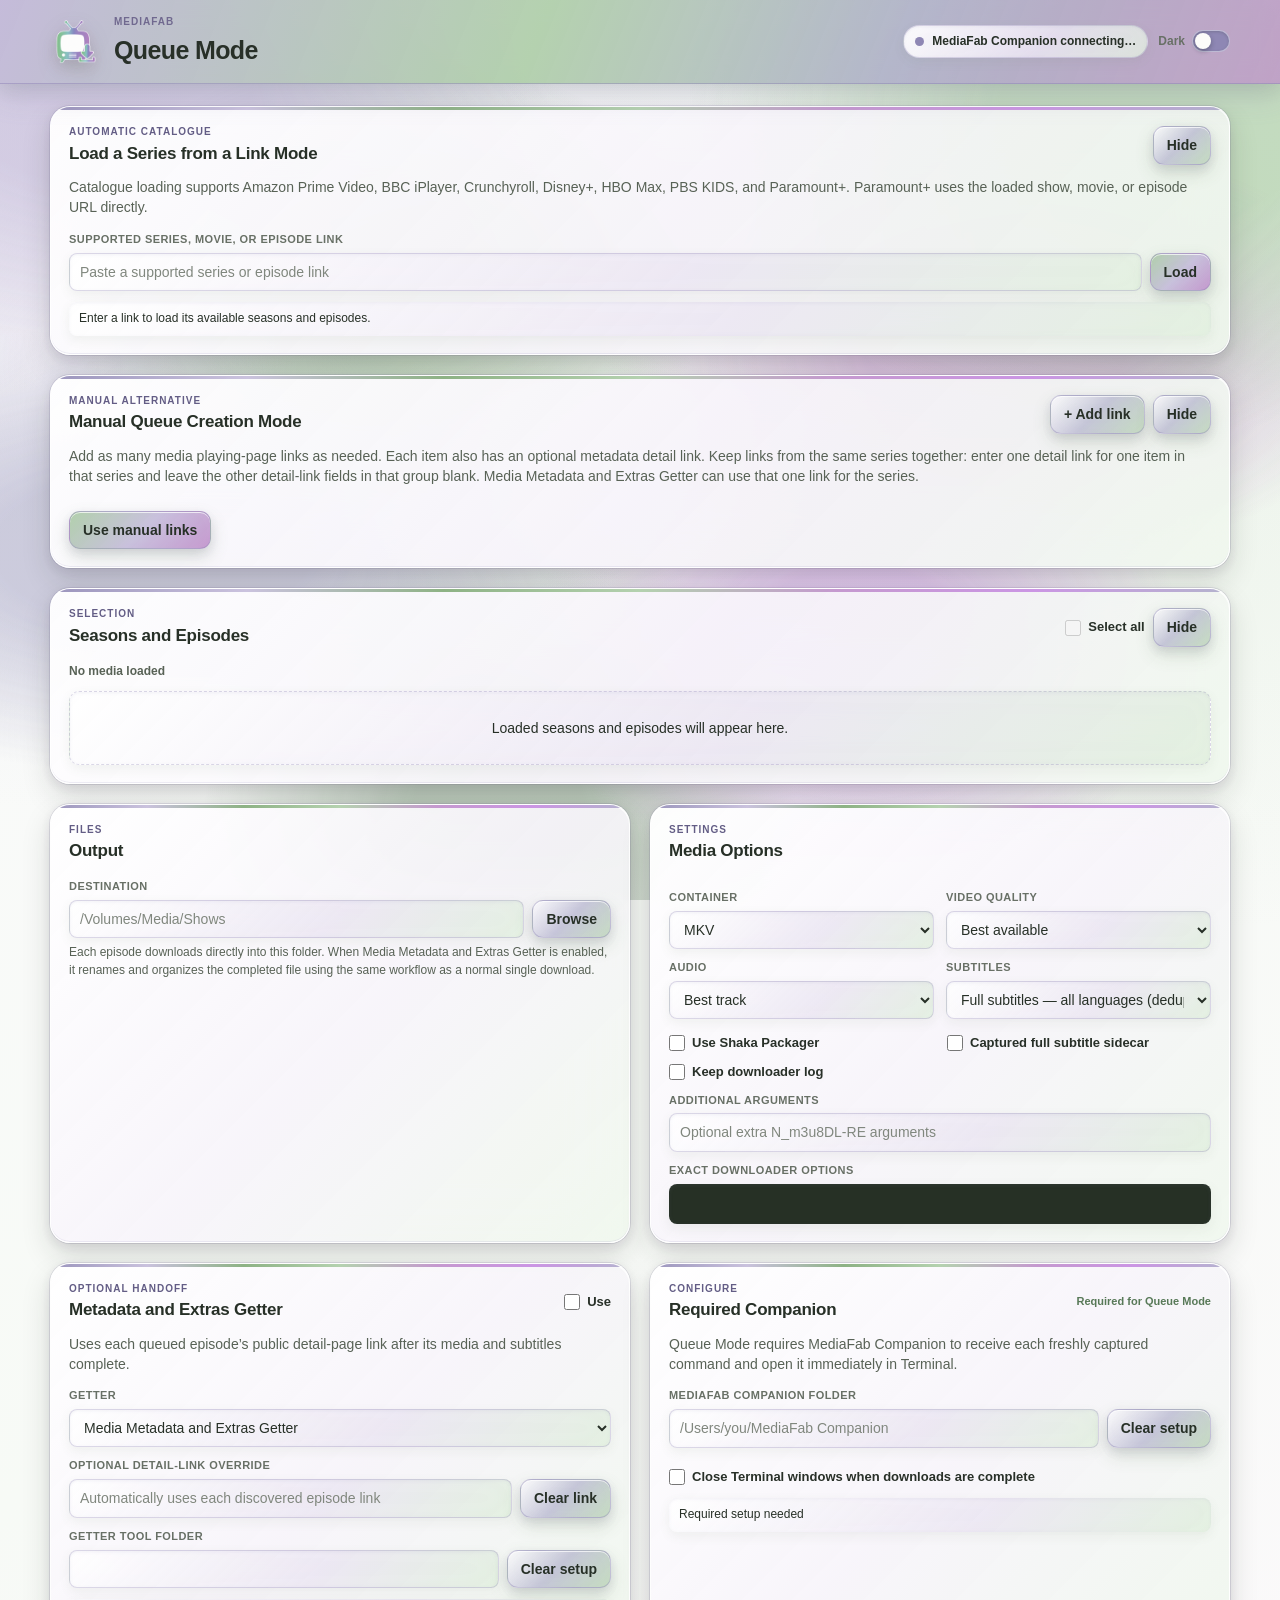
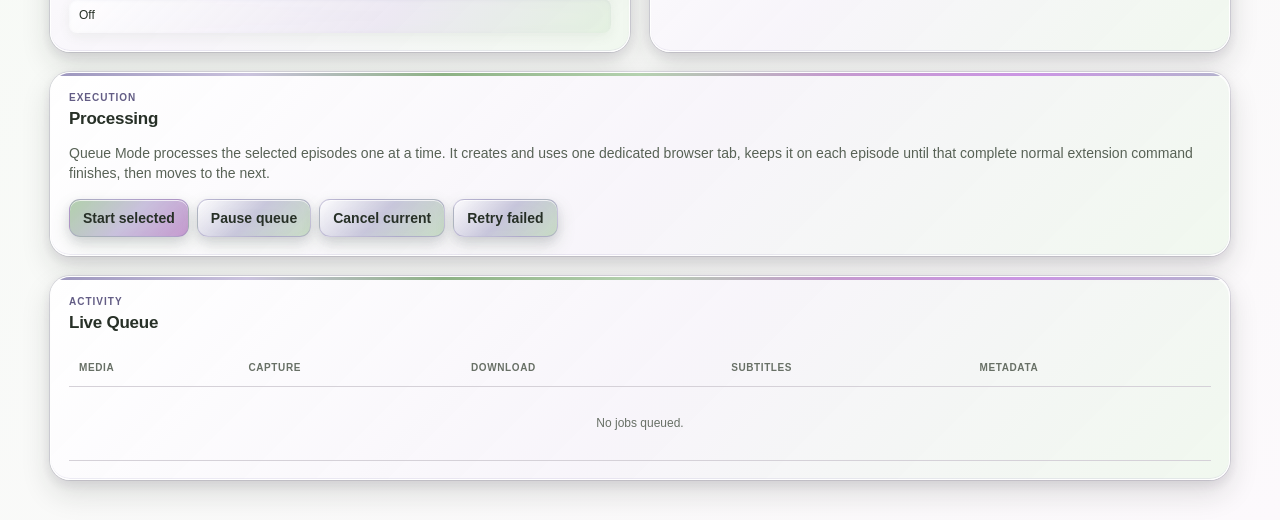
==== commit 9f1c9c45: "Expand provider workflows and capture reliability" ====
--- a/multi-mode/index.html
+++ b/multi-mode/index.html
@@ -5,7 +5,7 @@
     <meta name="viewport" content="width=device-width, initial-scale=1">
     <title>MediaFab Queue Mode</title>
     <link rel="icon" type="image/png" sizes="32x32" href="../images/mediafab-favicon-green-lavender-light-32.png?v=12">
-    <link rel="stylesheet" href="mediafab-queue-theme.css?v=15">
+    <link rel="stylesheet" href="mediafab-queue-theme.css?v=16">
     <script type="module" src="multi-mode.js" defer></script>
 </head>
 <body>
@@ -15,7 +15,7 @@
             <div><p class="eyebrow">MediaFab</p><h1>Queue Mode</h1></div>
         </div>
         <div class="header-actions">
-            <div id="companion-status" class="connection-status is-connecting"><span></span> MediaFab Queue Mode Companion connecting…</div>
+            <div id="companion-status" class="connection-status is-connecting"><span></span> MediaFab Companion connecting…</div>
             <label class="theme-control" for="darkModeToggle">
                 <span>Dark</span>
                 <span class="switch">
@@ -33,8 +33,8 @@
                 <button type="button" class="collapse-toggle secondary" aria-expanded="true">Hide</button>
             </div>
             <div class="collapsible-content">
-                <p class="section-description">Automatic season and episode discovery currently supports Crunchyroll and Disney+.</p>
-                <label for="source-link">Crunchyroll or Disney+ series or episode link</label>
+                <p class="section-description">Catalogue loading supports Amazon Prime Video, BBC iPlayer, Crunchyroll, Disney+, HBO Max, PBS KIDS, and Paramount+. Paramount+ uses the loaded show, movie, or episode URL directly.</p>
+                <label for="source-link">Supported series, movie, or episode link</label>
                 <div class="input-button-row">
                     <input id="source-link" type="url" placeholder="Paste a supported series or episode link" autocomplete="off">
                     <button id="load-link" type="button">Load</button>
@@ -52,7 +52,7 @@
                 </div>
             </div>
             <div class="collapsible-content">
-                <p class="section-description">Add as many episode playing-page links as needed. These skip catalogue discovery and use the same one-by-one command queue.</p>
+                <p class="section-description">Add as many media playing-page links as needed. Each item also has an optional metadata detail link. Keep links from the same series together: enter one detail link for one item in that series and leave the other detail-link fields in that group blank. Media Metadata and Extras Getter can use that one link for the series.</p>
                 <div id="manual-link-list" class="manual-link-list"></div>
                 <button id="use-manual-links" type="button">Use manual links</button>
             </div>
@@ -79,10 +79,10 @@
                 <input id="destination" type="text" placeholder="/Volumes/Media/Shows">
                 <button id="browse-destination" type="button" class="secondary">Browse</button>
             </div>
-            <p class="field-help">Each episode downloads directly into this folder. When MME is enabled, it renames and organizes the completed file using the same workflow as a normal single download.</p>
+            <p class="field-help">Each episode downloads directly into this folder. When Media Metadata and Extras Getter is enabled, it renames and organizes the completed file using the same workflow as a normal single download.</p>
         </section>
 
-        <section class="card media-options-card">
+        <section class="card media-options-card" id="standard-media-options-card">
             <div class="section-heading"><div><p class="eyebrow">Settings</p><h2>Media Options</h2></div></div>
             <div class="option-grid">
                 <div><label for="container">Container</label><select id="container"><option value="mkv">MKV</option><option value="mp4">MP4</option></select></div>
@@ -101,7 +101,21 @@
             <output id="argument-preview" class="code-preview"></output>
         </section>
 
-        <section class="card metadata-card">
+        <section class="card media-options-card" id="paramountplus-options-card" hidden>
+            <div class="section-heading"><div><p class="eyebrow">External Backend</p><h2>Paramount+ Download Options</h2></div></div>
+            <p class="section-description">These settings replace the N_m3u8DL-RE options for Paramount+. Private account, proxy, CDM, and remote-service setup stays only in your local Companion configuration.</p>
+            <div id="paramountplus-settings-fields"></div>
+            <label for="paramountplus-argument-preview">Exact public media options</label>
+            <output id="paramountplus-argument-preview" class="code-preview"></output>
+        </section>
+
+        <section class="card media-options-card" id="bbc-iplayer-options-card" hidden>
+            <div class="section-heading"><div><p class="eyebrow">Required Getter</p><h2>BBC iPlayer Options</h2></div></div>
+            <p class="section-description">BBC iPlayer uses your separately installed iPlayer Media and Extras Getter for clear streams, subtitles, metadata, artwork, and organization. A UK VPN connection is required while it runs.</p>
+            <div id="bbc-iplayer-settings-fields"></div>
+        </section>
+
+        <section class="card metadata-card" id="metadata-card">
             <div class="section-heading">
                 <div><p class="eyebrow">Optional Handoff</p><h2>Metadata and Extras Getter</h2></div>
                 <label class="check-control"><input id="metadata-enabled" type="checkbox"> Use</label>
@@ -109,11 +123,14 @@
             <p id="metadata-description" class="section-description">Uses each queued episode’s public detail-page link after its media and subtitles complete.</p>
             <label for="metadata-getter">Getter</label>
             <select id="metadata-getter"><option value="mme">Media Metadata and Extras Getter</option><option value="lpmaeg">Live Performance Metadata and Extras Getter</option></select>
-            <label for="metadata-detail-link">Public detail-page link fallback</label>
+            <div id="metadata-detail-link-fields">
+            <label for="metadata-detail-link">Optional detail-link override</label>
             <div class="input-button-row">
                 <input id="metadata-detail-link" type="url" placeholder="Automatically uses each discovered episode link">
                 <button id="clear-metadata-link" type="button" class="secondary">Clear link</button>
             </div>
+            </div>
+            <p id="paramountplus-metadata-link-note" class="field-help" hidden>Paramount+ does not need a separate detail link. Media Metadata and Extras Getter receives the loaded Paramount+ URL and each exact completed file.</p>
             <label for="metadata-project-folder">Getter Tool Folder</label>
             <div class="input-button-row">
                 <input id="metadata-project-folder" type="text">
@@ -127,10 +144,10 @@
                 <div><p class="eyebrow">Configure</p><h2>Required Companion</h2></div>
                 <span class="requirement-note">Required for Queue Mode</span>
             </div>
-            <p class="section-description">Queue Mode requires MediaFab Queue Mode Companion to receive each freshly captured command and open it immediately in Terminal.</p>
-            <label for="mediafab-companion-project-folder">MediaFab Queue Mode Companion Folder</label>
+            <p class="section-description">Queue Mode requires MediaFab Companion to receive each freshly captured command and open it immediately in Terminal.</p>
+            <label for="mediafab-companion-project-folder">MediaFab Companion Folder</label>
             <div class="input-button-row">
-                <input id="mediafab-companion-project-folder" type="text" placeholder="/Users/you/MediaFab Queue Mode Companion">
+                <input id="mediafab-companion-project-folder" type="text" placeholder="/Users/you/MediaFab Companion">
                 <button id="clear-mediafab-companion-setup" type="button" class="secondary">Clear setup</button>
             </div>
             <label class="check-control companion-close-control"><input id="close-terminal-on-complete" type="checkbox"> Close Terminal windows when downloads are complete</label>
--- a/multi-mode/mediafab-queue-theme.css
+++ b/multi-mode/mediafab-queue-theme.css
@@ -139,7 +139,8 @@
 .manual-link-section .section-heading { margin-bottom: 10px; }
 .manual-link-list { display: grid; gap: 8px; margin-bottom: 10px; }
 .manual-link-row { display: flex; align-items: stretch; gap: 8px; }
-.manual-link-row input { flex: 1 1 auto; }
+.manual-link-fields { display: grid; flex: 1 1 auto; gap: 7px; }
+.manual-link-row input { width: 100%; }
 .manual-link-row button { flex: 0 0 auto; }
 
 .option-grid { display: grid; grid-template-columns: repeat(2, minmax(0, 1fr)); gap: 0 12px; }
@@ -154,11 +155,19 @@
 .status-line.is-warning { color: var(--warning); background: var(--warning-soft); }
 .status-line.is-error { color: var(--danger); background: var(--danger-soft); }
 .code-preview { display: block; min-height: 40px; padding: 10px; overflow-wrap: anywhere; color: var(--code-text); background: var(--code-background); border-radius: 8px; font: 12px/1.5 ui-monospace, SFMono-Regular, Menlo, monospace; }
+#standard-media-options-card[hidden], #paramountplus-options-card[hidden],
+#metadata-detail-link-fields[hidden], #paramountplus-metadata-link-note[hidden],
+.paramountplus-advanced-settings[hidden] { display: none !important; }
+
+.paramountplus-advanced-toggle { margin: 2px 0 12px; }
+.paramountplus-advanced-settings { padding-top: 2px; border-top: 1px solid var(--border); }
 
 .catalogue-empty { padding: 26px; color: var(--muted); background: var(--surface-muted); border: 1px dashed var(--line); border-radius: 10px; text-align: center; }
 .series-overview { margin: 4px 0 16px; padding: 14px; background: var(--glass-control); border: 1px solid rgba(142, 135, 180, 0.28); border-radius: 14px; box-shadow: inset 0 1px 0 rgba(255, 255, 255, 0.44); text-align: left; }
 .series-overview.has-poster { display: grid; grid-template-columns: 132px minmax(0, 1fr); gap: 18px; align-items: start; justify-items: start; }
 .series-poster { width: 132px; aspect-ratio: 2 / 3; object-fit: cover; background: var(--surface-muted); border-radius: 11px; box-shadow: 0 9px 20px rgba(42, 48, 40, 0.2); }
+.series-overview.has-poster.has-landscape-poster { grid-template-columns: 280px minmax(0, 1fr); }
+.series-poster.is-landscape { width: 280px; height: auto; aspect-ratio: auto; object-fit: contain; }
 .series-overview-copy { align-self: start; width: 100%; min-width: 0; text-align: left; }
 .series-overview h3 { margin: 0 0 7px; font-size: 21px; line-height: 1.15; }
 .series-facts { margin: 0 0 10px; color: var(--glass-eyebrow); font-size: 12px; font-weight: 750; }
@@ -240,11 +249,18 @@
     .page-header { padding: 14px; }
     .series-overview.has-poster { grid-template-columns: 100px minmax(0, 1fr); }
     .series-poster { width: 100px; }
+    .series-overview.has-poster.has-landscape-poster { grid-template-columns: 220px minmax(0, 1fr); }
+    .series-poster.is-landscape { width: 220px; }
     .episode-row { grid-template-columns: 30px 64px minmax(150px, 1fr); }
     .episode-row.has-thumbnail { grid-template-columns: 30px 96px 64px minmax(150px, 1fr); }
     .episode-thumbnail, .episode-thumbnail-placeholder { width: 96px; }
     .episode-row:not(.has-thumbnail) .detail-link { grid-column: 3; }
     .episode-row.has-thumbnail .detail-link { grid-column: 4; }
+}
+
+@media (max-width: 600px) {
+    .series-overview.has-poster.has-landscape-poster { grid-template-columns: minmax(0, 1fr); }
+    .series-poster.is-landscape { width: 100%; max-width: 320px; }
 }
 
 /* Vibrant green-lavender garden depth pass. */
